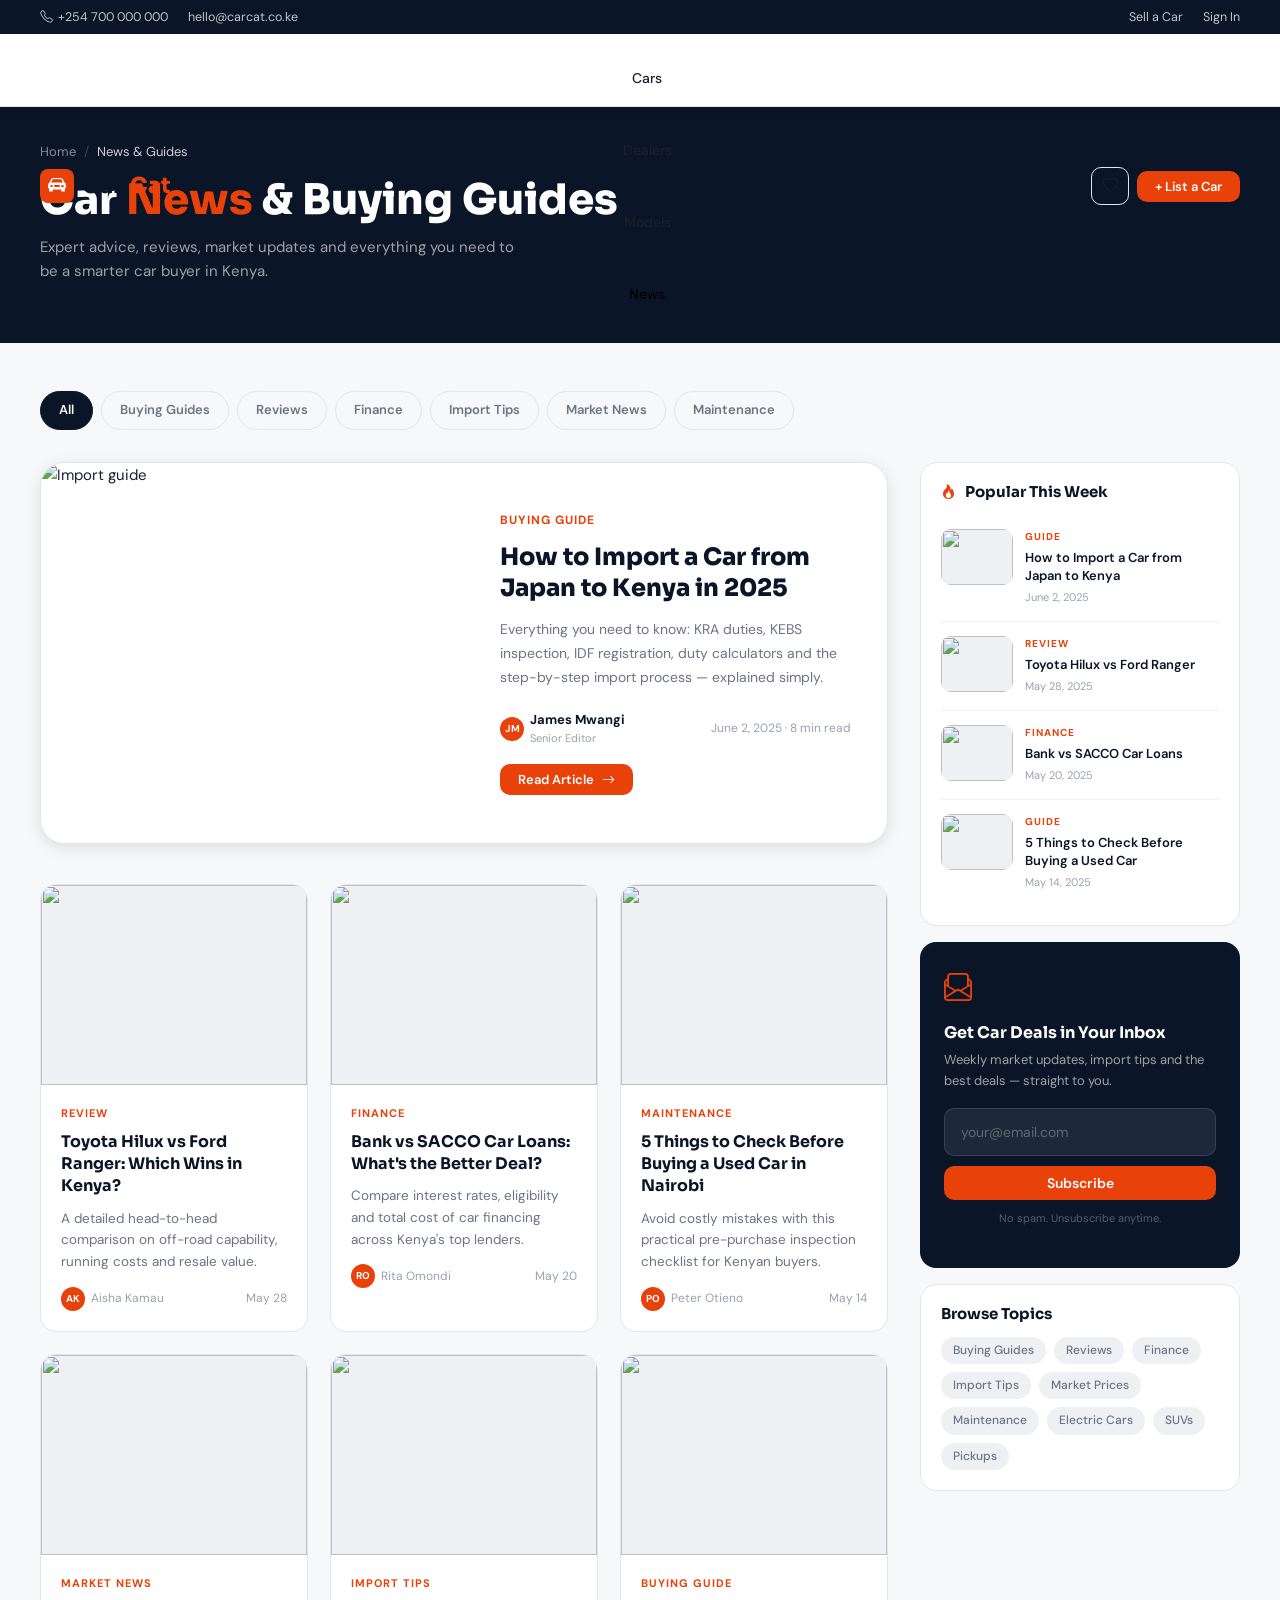
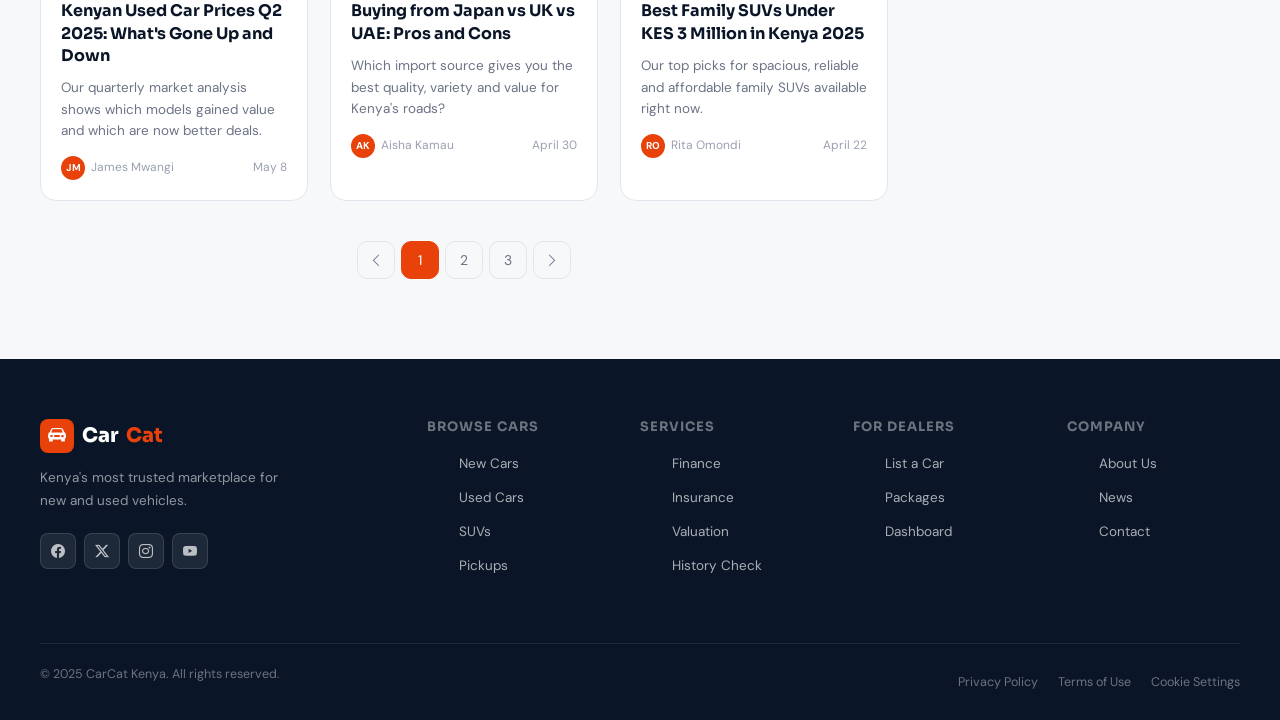
==== pages/articles.html @ f8829799 "initial commit" ====
<!DOCTYPE html>
<html lang="en">
<head>
  <meta charset="UTF-8" />
  <meta name="viewport" content="width=device-width, initial-scale=1.0" />
  <title>News &amp; Guides — CarCat</title>
  <link rel="stylesheet" href="https://cdn.jsdelivr.net/npm/bootstrap@5.3.3/dist/css/bootstrap.min.css" />
  <link rel="stylesheet" href="https://cdn.jsdelivr.net/npm/bootstrap-icons@1.11.3/font/bootstrap-icons.min.css" />
  <link rel="stylesheet" href="../css/style.css" />
  <style>
    .article-hero-card {
      display: grid; grid-template-columns: 1fr 1fr; border-radius: var(--radius-xl);
      overflow: hidden; border: 1.5px solid var(--border); margin-bottom: 40px;
      background: var(--white); box-shadow: var(--shadow-md); cursor: pointer;
      transition: all var(--transition);
    }
    .article-hero-card:hover { box-shadow: var(--shadow-xl); transform: translateY(-3px); }
    .article-hero-img { height: 380px; overflow: hidden; }
    .article-hero-img img { width: 100%; height: 100%; object-fit: cover; transition: transform .4s ease; }
    .article-hero-card:hover .article-hero-img img { transform: scale(1.04); }
    .article-hero-body { padding: 40px 36px; display: flex; flex-direction: column; justify-content: center; }
    .article-hero-body .article-tag { margin-bottom: 12px; font-size: 12px; }
    .article-hero-body .article-title { font-family: var(--font-display); font-size: 24px; font-weight: 800; line-height: 1.3; color: var(--secondary); margin-bottom: 14px; }
    .article-hero-body .article-excerpt { font-size: 14px; color: var(--text-muted); line-height: 1.7; margin-bottom: 20px; }
    .sidebar-article { display: flex; gap: 12px; padding: 14px 0; border-bottom: 1px solid var(--border-light); cursor: pointer; transition: all var(--transition); }
    .sidebar-article:last-child { border-bottom: none; }
    .sidebar-article:hover .sa-title { color: var(--primary); }
    .sa-img { width: 72px; height: 56px; border-radius: var(--radius); overflow: hidden; flex-shrink: 0; background: var(--surface-2); }
    .sa-img img { width: 100%; height: 100%; object-fit: cover; }
    .sa-tag { font-size: 10px; font-weight: 700; letter-spacing: 1px; text-transform: uppercase; color: var(--primary); margin-bottom: 4px; }
    .sa-title { font-size: 13px; font-weight: 600; color: var(--secondary); line-height: 1.4; }
    .sa-date { font-size: 11px; color: var(--text-light); margin-top: 4px; }
    .category-pill { font-size: 13px; font-weight: 600; padding: 8px 18px; border-radius: 30px; border: 1.5px solid var(--border); background: transparent; color: var(--text-muted); cursor: pointer; transition: all var(--transition); font-family: var(--font-body); }
    .category-pill.active { background: var(--secondary); color: white; border-color: var(--secondary); }
    .category-pill:hover:not(.active) { border-color: var(--secondary); color: var(--secondary); }
    @media (max-width: 768px) {
      .article-hero-card { grid-template-columns: 1fr; }
      .article-hero-img { height: 220px; }
      .article-hero-body { padding: 24px; }
    }
  </style>
</head>
<body>

<!-- NAVBAR -->
<div class="navbar-wrap">
  <div class="top-bar">
    <div class="container">
      <div class="top-bar-links">
        <a href="#"><i class="bi bi-telephone"></i> +254 700 000 000</a>
        <a href="#">hello@carcat.co.ke</a>
      </div>
      <div class="top-bar-links">
        <a href="sell.html">Sell a Car</a>
        <a href="#">Sign In</a>
      </div>
    </div>
  </div>
  <nav class="navbar">
    <div class="container">
      <div class="navbar-logo">
        <a href="../index.html">
          <div class="logo-icon"><i class="bi bi-car-front-fill"></i></div>
          Car<span>Cat</span>
        </a>
      </div>
      <ul class="navbar-nav">
        <li class="nav-item"><a href="listing.html" class="nav-link">Cars</a></li>
        <li class="nav-item"><a href="dealers.html" class="nav-link">Dealers</a></li>
        <li class="nav-item"><a href="models.html" class="nav-link">Models</a></li>
        <li class="nav-item"><a href="articles.html" class="nav-link active">News</a></li>
      </ul>
      <div class="navbar-actions">
        <button class="nav-icon-btn"><i class="bi bi-heart"></i></button>
        <a href="sell.html" class="btn btn-primary btn-sm">+ List a Car</a>
        <button class="navbar-toggle" id="navToggle"><i class="bi bi-list"></i></button>
      </div>
    </div>
  </nav>
</div>
<div class="mobile-nav" id="mobileNav">
  <a href="../index.html" class="mobile-nav-link">Home <i class="bi bi-chevron-right"></i></a>
  <a href="listing.html" class="mobile-nav-link">Browse Cars <i class="bi bi-chevron-right"></i></a>
  <a href="articles.html" class="mobile-nav-link">News &amp; Guides <i class="bi bi-chevron-right"></i></a>
</div>

<!-- PAGE HERO -->
<div style="background:var(--secondary);padding:calc(var(--nav-h) + 34px + 36px) 0 44px;">
  <div class="container">
    <div class="listing-breadcrumb" style="margin-bottom:12px;">
      <a href="../index.html" style="color:rgba(255,255,255,.5);">Home</a>
      <span class="sep" style="color:rgba(255,255,255,.2);">/</span>
      <span style="color:rgba(255,255,255,.8);">News &amp; Guides</span>
    </div>
    <h1 style="font-family:var(--font-display);font-size:clamp(28px,5vw,42px);font-weight:800;color:white;margin-bottom:10px;">Car <span style="color:var(--primary);">News</span> &amp; Buying Guides</h1>
    <p style="font-size:15px;color:rgba(255,255,255,.6);max-width:480px;">Expert advice, reviews, market updates and everything you need to be a smarter car buyer in Kenya.</p>
  </div>
</div>

<!-- MAIN -->
<div style="padding:48px 0 80px;background:var(--surface);">
  <div class="container">

    <!-- Category pills -->
    <div style="display:flex;gap:8px;flex-wrap:wrap;margin-bottom:32px;">
      <button class="category-pill active">All</button>
      <button class="category-pill">Buying Guides</button>
      <button class="category-pill">Reviews</button>
      <button class="category-pill">Finance</button>
      <button class="category-pill">Import Tips</button>
      <button class="category-pill">Market News</button>
      <button class="category-pill">Maintenance</button>
    </div>

    <div style="display:grid;grid-template-columns:1fr 320px;gap:32px;align-items:start;">

      <!-- ARTICLES -->
      <div>
        <!-- Featured article -->
        <div class="article-hero-card">
          <div class="article-hero-img">
            <img src="https://images.unsplash.com/photo-1507003211169-0a1dd7228f2d?w=800&q=80" alt="Import guide" loading="lazy" />
          </div>
          <div class="article-hero-body">
            <span class="article-tag">Buying Guide</span>
            <h2 class="article-title">How to Import a Car from Japan to Kenya in 2025</h2>
            <p class="article-excerpt">Everything you need to know: KRA duties, KEBS inspection, IDF registration, duty calculators and the step-by-step import process — explained simply.</p>
            <div class="article-meta">
              <div class="article-author"><div class="author-ava">JM</div><div><strong style="color:var(--secondary);font-size:13px;">James Mwangi</strong><div style="font-size:11px;color:var(--text-light);">Senior Editor</div></div></div>
              <span>June 2, 2025 · 8 min read</span>
            </div>
            <a href="#" class="btn btn-primary btn-sm" style="margin-top:16px;align-self:flex-start;">Read Article <i class="bi bi-arrow-right"></i></a>
          </div>
        </div>

        <!-- Grid articles -->
        <div class="articles-grid" style="margin-bottom:28px;">
          <div class="article-card">
            <div class="article-img"><img src="https://images.unsplash.com/photo-1485291571150-772bcfc10da5?w=600&q=80" alt="" loading="lazy"/></div>
            <div class="article-body">
              <span class="article-tag">Review</span>
              <h3 class="article-title">Toyota Hilux vs Ford Ranger: Which Wins in Kenya?</h3>
              <p class="article-excerpt">A detailed head-to-head comparison on off-road capability, running costs and resale value.</p>
              <div class="article-meta"><div class="article-author"><div class="author-ava">AK</div><span>Aisha Kamau</span></div><span>May 28</span></div>
            </div>
          </div>
          <div class="article-card">
            <div class="article-img"><img src="https://images.unsplash.com/photo-1591293836027-e05b48473b67?w=600&q=80" alt="" loading="lazy"/></div>
            <div class="article-body">
              <span class="article-tag">Finance</span>
              <h3 class="article-title">Bank vs SACCO Car Loans: What's the Better Deal?</h3>
              <p class="article-excerpt">Compare interest rates, eligibility and total cost of car financing across Kenya's top lenders.</p>
              <div class="article-meta"><div class="article-author"><div class="author-ava">RO</div><span>Rita Omondi</span></div><span>May 20</span></div>
            </div>
          </div>
          <div class="article-card">
            <div class="article-img"><img src="https://images.unsplash.com/photo-1558618666-fcd25c85cd64?w=600&q=80" alt="" loading="lazy"/></div>
            <div class="article-body">
              <span class="article-tag">Maintenance</span>
              <h3 class="article-title">5 Things to Check Before Buying a Used Car in Nairobi</h3>
              <p class="article-excerpt">Avoid costly mistakes with this practical pre-purchase inspection checklist for Kenyan buyers.</p>
              <div class="article-meta"><div class="article-author"><div class="author-ava">PO</div><span>Peter Otieno</span></div><span>May 14</span></div>
            </div>
          </div>
          <div class="article-card">
            <div class="article-img"><img src="https://images.unsplash.com/photo-1580273916550-e323be2ae537?w=600&q=80" alt="" loading="lazy"/></div>
            <div class="article-body">
              <span class="article-tag">Market News</span>
              <h3 class="article-title">Kenyan Used Car Prices Q2 2025: What's Gone Up and Down</h3>
              <p class="article-excerpt">Our quarterly market analysis shows which models gained value and which are now better deals.</p>
              <div class="article-meta"><div class="article-author"><div class="author-ava">JM</div><span>James Mwangi</span></div><span>May 8</span></div>
            </div>
          </div>
          <div class="article-card">
            <div class="article-img"><img src="https://images.unsplash.com/photo-1503376780353-7e6692767b70?w=600&q=80" alt="" loading="lazy"/></div>
            <div class="article-body">
              <span class="article-tag">Import Tips</span>
              <h3 class="article-title">Buying from Japan vs UK vs UAE: Pros and Cons</h3>
              <p class="article-excerpt">Which import source gives you the best quality, variety and value for Kenya's roads?</p>
              <div class="article-meta"><div class="article-author"><div class="author-ava">AK</div><span>Aisha Kamau</span></div><span>April 30</span></div>
            </div>
          </div>
          <div class="article-card">
            <div class="article-img"><img src="https://images.unsplash.com/photo-1609521263047-f8f205293f24?w=600&q=80" alt="" loading="lazy"/></div>
            <div class="article-body">
              <span class="article-tag">Buying Guide</span>
              <h3 class="article-title">Best Family SUVs Under KES 3 Million in Kenya 2025</h3>
              <p class="article-excerpt">Our top picks for spacious, reliable and affordable family SUVs available right now.</p>
              <div class="article-meta"><div class="article-author"><div class="author-ava">RO</div><span>Rita Omondi</span></div><span>April 22</span></div>
            </div>
          </div>
        </div>

        <div class="pagination">
          <button class="page-btn"><i class="bi bi-chevron-left"></i></button>
          <button class="page-btn active">1</button>
          <button class="page-btn">2</button>
          <button class="page-btn">3</button>
          <button class="page-btn"><i class="bi bi-chevron-right"></i></button>
        </div>
      </div>

      <!-- SIDEBAR -->
      <div style="position:sticky;top:calc(var(--nav-h) + 34px + 20px);">

        <!-- Popular this week -->
        <div style="background:var(--white);border:1.5px solid var(--border);border-radius:var(--radius-lg);padding:20px;margin-bottom:16px;">
          <h4 style="font-family:var(--font-display);font-size:15px;font-weight:700;color:var(--secondary);margin-bottom:14px;"><i class="bi bi-fire" style="color:var(--primary);margin-right:6px;"></i> Popular This Week</h4>
          <div class="sidebar-article">
            <div class="sa-img"><img src="https://images.unsplash.com/photo-1507003211169-0a1dd7228f2d?w=150&q=60" alt="" loading="lazy"/></div>
            <div><div class="sa-tag">Guide</div><div class="sa-title">How to Import a Car from Japan to Kenya</div><div class="sa-date">June 2, 2025</div></div>
          </div>
          <div class="sidebar-article">
            <div class="sa-img"><img src="https://images.unsplash.com/photo-1485291571150-772bcfc10da5?w=150&q=60" alt="" loading="lazy"/></div>
            <div><div class="sa-tag">Review</div><div class="sa-title">Toyota Hilux vs Ford Ranger</div><div class="sa-date">May 28, 2025</div></div>
          </div>
          <div class="sidebar-article">
            <div class="sa-img"><img src="https://images.unsplash.com/photo-1591293836027-e05b48473b67?w=150&q=60" alt="" loading="lazy"/></div>
            <div><div class="sa-tag">Finance</div><div class="sa-title">Bank vs SACCO Car Loans</div><div class="sa-date">May 20, 2025</div></div>
          </div>
          <div class="sidebar-article">
            <div class="sa-img"><img src="https://images.unsplash.com/photo-1558618666-fcd25c85cd64?w=150&q=60" alt="" loading="lazy"/></div>
            <div><div class="sa-tag">Guide</div><div class="sa-title">5 Things to Check Before Buying a Used Car</div><div class="sa-date">May 14, 2025</div></div>
          </div>
        </div>

        <!-- Newsletter -->
        <div style="background:var(--secondary);border-radius:var(--radius-lg);padding:24px;">
          <i class="bi bi-envelope-paper" style="font-size:28px;color:var(--primary);display:block;margin-bottom:12px;"></i>
          <h4 style="font-family:var(--font-display);font-size:16px;font-weight:700;color:white;margin-bottom:8px;">Get Car Deals in Your Inbox</h4>
          <p style="font-size:13px;color:rgba(255,255,255,.6);margin-bottom:16px;">Weekly market updates, import tips and the best deals — straight to you.</p>
          <input type="email" placeholder="your@email.com" class="rfp-field" style="width:100%;display:block;margin-bottom:10px;" />
          <button class="btn btn-primary w-100" style="justify-content:center;border:none;">Subscribe</button>
          <p style="font-size:11px;color:rgba(255,255,255,.3);margin-top:10px;text-align:center;">No spam. Unsubscribe anytime.</p>
        </div>

        <!-- Topics -->
        <div style="background:var(--white);border:1.5px solid var(--border);border-radius:var(--radius-lg);padding:20px;margin-top:16px;">
          <h4 style="font-family:var(--font-display);font-size:15px;font-weight:700;color:var(--secondary);margin-bottom:14px;">Browse Topics</h4>
          <div style="display:flex;flex-wrap:wrap;gap:8px;">
            <span class="shortcut-tag">Buying Guides</span>
            <span class="shortcut-tag">Reviews</span>
            <span class="shortcut-tag">Finance</span>
            <span class="shortcut-tag">Import Tips</span>
            <span class="shortcut-tag">Market Prices</span>
            <span class="shortcut-tag">Maintenance</span>
            <span class="shortcut-tag">Electric Cars</span>
            <span class="shortcut-tag">SUVs</span>
            <span class="shortcut-tag">Pickups</span>
          </div>
        </div>

      </div>
    </div>
  </div>
</div>

<!-- FOOTER -->
<footer class="site-footer">
  <div class="container">
    <div class="footer-grid">
      <div class="footer-brand">
        <a href="../index.html" style="font-family:var(--font-display);font-size:20px;font-weight:800;color:white;display:flex;align-items:center;gap:8px;"><div class="logo-icon"><i class="bi bi-car-front-fill"></i></div>Car<span style="color:var(--primary)">Cat</span></a>
        <p>Kenya's most trusted marketplace for new and used vehicles.</p>
        <div class="footer-socials"><a class="social-btn" href="#"><i class="bi bi-facebook"></i></a><a class="social-btn" href="#"><i class="bi bi-twitter-x"></i></a><a class="social-btn" href="#"><i class="bi bi-instagram"></i></a><a class="social-btn" href="#"><i class="bi bi-youtube"></i></a></div>
      </div>
      <div class="footer-col"><h5>Browse Cars</h5><ul><li><a href="listing.html">New Cars</a></li><li><a href="listing.html">Used Cars</a></li><li><a href="listing.html">SUVs</a></li><li><a href="listing.html">Pickups</a></li></ul></div>
      <div class="footer-col"><h5>Services</h5><ul><li><a href="#">Finance</a></li><li><a href="#">Insurance</a></li><li><a href="#">Valuation</a></li><li><a href="#">History Check</a></li></ul></div>
      <div class="footer-col"><h5>For Dealers</h5><ul><li><a href="sell.html">List a Car</a></li><li><a href="#">Packages</a></li><li><a href="#">Dashboard</a></li></ul></div>
      <div class="footer-col"><h5>Company</h5><ul><li><a href="#">About Us</a></li><li><a href="articles.html">News</a></li><li><a href="#">Contact</a></li></ul></div>
    </div>
    <div class="footer-bottom">
      <p>© 2025 CarCat Kenya. All rights reserved.</p>
      <div class="footer-bottom-links"><a href="#">Privacy Policy</a><a href="#">Terms of Use</a><a href="#">Cookie Settings</a></div>
    </div>
  </div>
</footer>

<script src="https://cdn.jsdelivr.net/npm/bootstrap@5.3.3/dist/js/bootstrap.bundle.min.js"></script>
<script src="../js/main.js"></script>
<script>
document.querySelectorAll('.category-pill').forEach(p => {
  p.addEventListener('click', () => {
    document.querySelectorAll('.category-pill').forEach(x => x.classList.remove('active'));
    p.classList.add('active');
  });
});
</script>
</body>
</html>
---- css/style.css ----
/* ============================================
   CARCAT — Main Stylesheet
   ============================================ */

@import url('https://fonts.googleapis.com/css2?family=Sora:wght@300;400;500;600;700;800&family=DM+Sans:ital,opsz,wght@0,9..40,300;0,9..40,400;0,9..40,500;0,9..40,600;1,9..40,400&display=swap');

:root {
  --primary: #e8410a;
  --primary-dark: #c23408;
  --primary-light: #ff6b3d;
  --secondary: #0a1628;
  --secondary-mid: #142240;
  --accent: #f5a623;
  --surface: #f7f8fa;
  --surface-2: #eef0f4;
  --white: #ffffff;
  --text: #1a1f2e;
  --text-muted: #6b7385;
  --text-light: #9aa0b0;
  --border: #e2e5ed;
  --border-light: #f0f2f6;
  --shadow-sm: 0 1px 3px rgba(0,0,0,.08), 0 1px 2px rgba(0,0,0,.04);
  --shadow-md: 0 4px 16px rgba(0,0,0,.10);
  --shadow-lg: 0 8px 32px rgba(0,0,0,.12);
  --shadow-xl: 0 20px 60px rgba(0,0,0,.15);
  --radius: 10px;
  --radius-lg: 16px;
  --radius-xl: 24px;
  --font-display: 'Sora', sans-serif;
  --font-body: 'DM Sans', sans-serif;
  --nav-h: 72px;
  --transition: .22s cubic-bezier(.4,0,.2,1);
}

*, *::before, *::after { box-sizing: border-box; margin: 0; padding: 0; }

html { scroll-behavior: smooth; }

body {
  font-family: var(--font-body);
  font-size: 15px;
  color: var(--text);
  background: var(--white);
  line-height: 1.6;
  -webkit-font-smoothing: antialiased;
}

a { text-decoration: none; color: inherit; transition: color var(--transition); }
img { max-width: 100%; display: block; }
ul { list-style: none; }

.container { max-width: 1240px; margin: 0 auto; padding: 0 20px; }
.section-gap { padding: 80px 0; }
.section-gap-sm { padding: 56px 0; }

/* ---- Badges ---- */
.badge-new { background: #10b981; color: #fff; font-size: 11px; font-weight: 600; padding: 2px 8px; border-radius: 20px; letter-spacing: .4px; }
.badge-used { background: var(--accent); color: #fff; font-size: 11px; font-weight: 600; padding: 2px 8px; border-radius: 20px; }
.badge-featured { background: var(--primary); color: #fff; font-size: 11px; font-weight: 600; padding: 2px 8px; border-radius: 20px; }

/* ---- Buttons ---- */
.btn { display: inline-flex; align-items: center; gap: 8px; font-family: var(--font-body); font-weight: 600; font-size: 14px; border-radius: var(--radius); cursor: pointer; transition: all var(--transition); border: 2px solid transparent; padding: 10px 22px; line-height: 1; }
.btn-primary { background: var(--primary); color: var(--white); border-color: var(--primary); }
.btn-primary:hover { background: var(--primary-dark); border-color: var(--primary-dark); transform: translateY(-1px); box-shadow: 0 6px 20px rgba(232,65,10,.35); }
.btn-outline { background: transparent; color: var(--primary); border-color: var(--primary); }
.btn-outline:hover { background: var(--primary); color: var(--white); }
.btn-white { background: var(--white); color: var(--secondary); border-color: var(--white); }
.btn-white:hover { background: var(--surface); }
.btn-ghost { background: transparent; color: var(--text); border-color: var(--border); }
.btn-ghost:hover { border-color: var(--primary); color: var(--primary); }
.btn-lg { padding: 14px 30px; font-size: 15px; }
.btn-sm { padding: 7px 16px; font-size: 13px; }

/* ---- Section Headings ---- */
.section-label {
  font-family: var(--font-display);
  font-size: 11px;
  font-weight: 700;
  letter-spacing: 2px;
  text-transform: uppercase;
  color: var(--primary);
  display: block;
  margin-bottom: 10px;
}
.section-title {
  font-family: var(--font-display);
  font-size: clamp(26px, 4vw, 36px);
  font-weight: 800;
  color: var(--secondary);
  line-height: 1.15;
  margin-bottom: 14px;
}
.section-title span { color: var(--primary); }
.section-subtitle { font-size: 15px; color: var(--text-muted); max-width: 520px; }

/* ============================================
   NAVBAR
   ============================================ */
.navbar-wrap {
  position: fixed;
  top: 0; left: 0; right: 0;
  z-index: 1000;
  background: var(--white);
  border-bottom: 1px solid var(--border);
  box-shadow: 0 2px 8px rgba(0,0,0,.06);
}

.top-bar {
  background: var(--secondary);
  color: rgba(255,255,255,.75);
  font-size: 12.5px;
  padding: 7px 0;
}
.top-bar .container { display: flex; align-items: center; justify-content: space-between; gap: 16px; }
.top-bar a { color: rgba(255,255,255,.75); }
.top-bar a:hover { color: var(--white); }
.top-bar-links { display: flex; gap: 20px; }
.top-bar-links a { display: flex; align-items: center; gap: 5px; }

.navbar { height: var(--nav-h); }
.navbar .container { display: flex; align-items: center; gap: 0; height: 100%; }

.navbar-logo { flex-shrink: 0; margin-right: 32px; }
.navbar-logo a { font-family: var(--font-display); font-size: 22px; font-weight: 800; color: var(--secondary); display: flex; align-items: center; gap: 8px; }
.navbar-logo a span { color: var(--primary); }
.logo-icon { width: 34px; height: 34px; background: var(--primary); border-radius: 8px; display: flex; align-items: center; justify-content: center; color: white; font-size: 18px; }

.navbar-nav { display: flex; align-items: center; gap: 0; flex: 1; }
.nav-item { position: relative; }
.nav-link {
  display: flex; align-items: center; gap: 5px;
  font-weight: 500; font-size: 14px; color: var(--text);
  padding: 0 14px; height: var(--nav-h);
  transition: color var(--transition);
  white-space: nowrap;
}
.nav-link:hover, .nav-link.active { color: var(--primary); }
.nav-link i { font-size: 10px; transition: transform var(--transition); }
.nav-item:hover .nav-link i { transform: rotate(180deg); }

/* Mega / Dropdown */
.nav-dropdown {
  position: absolute;
  top: calc(100% + 1px); left: 0;
  background: var(--white);
  border: 1px solid var(--border);
  border-radius: 0 0 var(--radius-lg) var(--radius-lg);
  box-shadow: var(--shadow-xl);
  min-width: 220px;
  opacity: 0; pointer-events: none; transform: translateY(-8px);
  transition: all var(--transition);
  z-index: 200;
}
.nav-item:hover .nav-dropdown { opacity: 1; pointer-events: all; transform: translateY(0); }
.nav-dropdown a { display: flex; align-items: center; gap: 10px; padding: 11px 20px; font-size: 14px; color: var(--text); border-bottom: 1px solid var(--border-light); transition: background var(--transition); }
.nav-dropdown a:last-child { border-bottom: none; }
.nav-dropdown a:hover { background: var(--surface); color: var(--primary); }
.nav-dropdown a i { width: 18px; color: var(--primary); }

/* Mega dropdown */
.nav-mega {
  position: absolute;
  top: calc(100% + 1px); left: -100px;
  background: var(--white);
  border: 1px solid var(--border);
  border-radius: 0 0 var(--radius-lg) var(--radius-lg);
  box-shadow: var(--shadow-xl);
  width: 640px;
  opacity: 0; pointer-events: none; transform: translateY(-8px);
  transition: all var(--transition);
  z-index: 200;
  padding: 24px;
  display: grid; grid-template-columns: repeat(3, 1fr); gap: 8px;
}
.nav-item:hover .nav-mega { opacity: 1; pointer-events: all; transform: translateY(0); }
.mega-item { display: flex; align-items: center; gap: 10px; padding: 10px 14px; border-radius: var(--radius); font-size: 14px; color: var(--text); transition: background var(--transition); }
.mega-item:hover { background: var(--surface); color: var(--primary); }
.mega-item i { width: 20px; color: var(--primary); font-size: 16px; }

.navbar-actions { display: flex; align-items: center; gap: 8px; margin-left: auto; }
.nav-icon-btn { width: 38px; height: 38px; border-radius: var(--radius); border: 1px solid var(--border); background: transparent; display: flex; align-items: center; justify-content: center; cursor: pointer; color: var(--text); transition: all var(--transition); font-size: 15px; }
.nav-icon-btn:hover { border-color: var(--primary); color: var(--primary); background: rgba(232,65,10,.06); }

.navbar-toggle { display: none; background: none; border: none; cursor: pointer; padding: 6px; color: var(--text); font-size: 22px; }

/* ============================================
   HERO / SEARCH
   ============================================ */
.hero {
  margin-top: calc(var(--nav-h) + 34px); /* account for top-bar */
  position: relative;
  min-height: 560px;
  display: flex; align-items: center;
  overflow: hidden;
  background: linear-gradient(135deg, var(--secondary) 0%, #1e3a5f 60%, #0d2137 100%);
}

.hero-bg {
  position: absolute; inset: 0;
  background: url('https://images.unsplash.com/photo-1494976388531-d1058494cdd8?w=1600&q=80') center/cover no-repeat;
  opacity: .22;
}
.hero-overlay {
  position: absolute; inset: 0;
  background: linear-gradient(to right, rgba(10,22,40,.92) 40%, rgba(10,22,40,.5));
}
.hero-content { position: relative; z-index: 2; padding: 60px 0 70px; width: 100%; }
.hero-text { max-width: 560px; margin-bottom: 36px; }
.hero-eyebrow { font-size: 12px; font-weight: 600; letter-spacing: 2.5px; text-transform: uppercase; color: var(--primary); display: flex; align-items: center; gap: 8px; margin-bottom: 16px; }
.hero-eyebrow::after { content: ''; flex: 1; height: 1px; background: rgba(255,255,255,.15); max-width: 60px; }
.hero h1 { font-family: var(--font-display); font-size: clamp(36px, 5.5vw, 56px); font-weight: 800; color: var(--white); line-height: 1.08; margin-bottom: 18px; }
.hero h1 span { color: var(--primary); }
.hero p { font-size: 16px; color: rgba(255,255,255,.7); line-height: 1.7; }

/* Search card */
.search-card {
  background: var(--white);
  border-radius: var(--radius-xl);
  padding: 30px 30px 26px;
  box-shadow: var(--shadow-xl);
  max-width: 820px;
}
.search-tabs { display: flex; gap: 6px; margin-bottom: 22px; }
.search-tab {
  font-family: var(--font-body); font-size: 13.5px; font-weight: 600;
  padding: 8px 20px; border-radius: 30px; border: 2px solid var(--border);
  background: transparent; cursor: pointer; color: var(--text-muted);
  transition: all var(--transition);
}
.search-tab.active { background: var(--secondary); color: var(--white); border-color: var(--secondary); }
.search-tab:hover:not(.active) { border-color: var(--secondary); color: var(--secondary); }

.search-fields { display: grid; grid-template-columns: 1fr 1fr 1fr auto; gap: 10px; align-items: end; }
.field-group { display: flex; flex-direction: column; gap: 6px; }
.field-label { font-size: 11px; font-weight: 700; letter-spacing: 1px; text-transform: uppercase; color: var(--text-muted); }
.field-select, .field-input {
  width: 100%; height: 48px; padding: 0 14px;
  border: 1.5px solid var(--border); border-radius: var(--radius);
  font-family: var(--font-body); font-size: 14px; color: var(--text);
  background: var(--surface); outline: none;
  transition: border-color var(--transition);
  appearance: none;
}
.field-select { background-image: url("data:image/svg+xml,%3Csvg xmlns='http://www.w3.org/2000/svg' width='12' height='8' fill='none'%3E%3Cpath d='M1 1l5 5 5-5' stroke='%236b7385' stroke-width='1.5' stroke-linecap='round'/%3E%3C/svg%3E"); background-repeat: no-repeat; background-position: right 14px center; padding-right: 36px; }
.field-select:focus, .field-input:focus { border-color: var(--primary); background: var(--white); }

.search-btn { height: 48px; padding: 0 28px; font-size: 15px; border-radius: var(--radius); white-space: nowrap; border: none; background: var(--primary); color: var(--white); font-family: var(--font-body); font-weight: 700; cursor: pointer; display: flex; align-items: center; gap: 8px; transition: all var(--transition); }
.search-btn:hover { background: var(--primary-dark); transform: translateY(-1px); box-shadow: 0 6px 20px rgba(232,65,10,.4); }

.search-shortcuts { display: flex; align-items: center; gap: 8px; margin-top: 16px; flex-wrap: wrap; }
.search-shortcut-label { font-size: 12px; color: var(--text-muted); font-weight: 500; }
.shortcut-tag { font-size: 12px; font-weight: 500; padding: 4px 12px; border-radius: 20px; background: var(--surface-2); color: var(--text-muted); cursor: pointer; transition: all var(--transition); }
.shortcut-tag:hover { background: var(--primary); color: white; }

.hero-stats { display: flex; gap: 40px; margin-top: 32px; }
.hero-stat { }
.hero-stat .num { font-family: var(--font-display); font-size: 28px; font-weight: 800; color: var(--white); line-height: 1; }
.hero-stat .lbl { font-size: 12px; color: rgba(255,255,255,.55); margin-top: 4px; }

/* ============================================
   FEATURED LISTINGS
   ============================================ */
.listings-section { background: var(--white); }
.listings-header { display: flex; align-items: flex-end; justify-content: space-between; margin-bottom: 28px; gap: 20px; }

.listings-filter-tabs { display: flex; gap: 6px; margin-bottom: 24px; flex-wrap: wrap; }
.filter-tab {
  font-size: 13px; font-weight: 600; padding: 7px 18px; border-radius: 30px;
  border: 1.5px solid var(--border); background: transparent; cursor: pointer;
  color: var(--text-muted); font-family: var(--font-body); transition: all var(--transition);
}
.filter-tab.active { background: var(--secondary); color: var(--white); border-color: var(--secondary); }
.filter-tab:hover:not(.active) { border-color: var(--secondary); color: var(--secondary); }

/* Vehicle card grid — more compact, more per row */
.vehicles-grid { display: grid; grid-template-columns: repeat(4, 1fr); gap: 18px; }

.vehicle-card {
  background: var(--white);
  border: 1.5px solid var(--border);
  border-radius: var(--radius-lg);
  overflow: hidden;
  transition: all var(--transition);
  cursor: pointer;
  position: relative;
}
.vehicle-card:hover { border-color: var(--primary); box-shadow: var(--shadow-lg); transform: translateY(-3px); }

.vehicle-img-wrap { position: relative; height: 180px; overflow: hidden; background: var(--surface-2); }
.vehicle-img-wrap img { width: 100%; height: 100%; object-fit: cover; transition: transform .4s ease; }
.vehicle-card:hover .vehicle-img-wrap img { transform: scale(1.05); }
.vehicle-img-placeholder { width: 100%; height: 100%; display: flex; align-items: center; justify-content: center; background: linear-gradient(135deg, var(--surface) 0%, var(--surface-2) 100%); color: var(--text-light); font-size: 40px; }

.vehicle-badges { position: absolute; top: 10px; left: 10px; display: flex; gap: 5px; flex-wrap: wrap; }
.vehicle-fav { position: absolute; top: 10px; right: 10px; width: 32px; height: 32px; border-radius: 50%; background: rgba(255,255,255,.9); backdrop-filter: blur(8px); border: none; cursor: pointer; display: flex; align-items: center; justify-content: center; color: var(--text-muted); font-size: 14px; transition: all var(--transition); }
.vehicle-fav:hover { color: #e74c3c; background: var(--white); }
.vehicle-fav.active { color: #e74c3c; }

.vehicle-body { padding: 14px 16px 16px; }
.vehicle-make { font-size: 11px; font-weight: 700; text-transform: uppercase; letter-spacing: 1px; color: var(--primary); margin-bottom: 3px; }
.vehicle-name { font-family: var(--font-display); font-size: 15px; font-weight: 700; color: var(--secondary); margin-bottom: 10px; line-height: 1.3; white-space: nowrap; overflow: hidden; text-overflow: ellipsis; }
.vehicle-price { font-family: var(--font-display); font-size: 18px; font-weight: 800; color: var(--secondary); margin-bottom: 10px; }
.vehicle-price small { font-size: 12px; font-weight: 400; color: var(--text-muted); }

.vehicle-specs { display: flex; flex-wrap: wrap; gap: 6px; margin-bottom: 12px; }
.spec-tag { display: flex; align-items: center; gap: 4px; font-size: 11.5px; color: var(--text-muted); background: var(--surface); padding: 3px 9px; border-radius: 20px; }
.spec-tag i { font-size: 10px; color: var(--text-light); }

.vehicle-footer { display: flex; align-items: center; justify-content: space-between; padding-top: 10px; border-top: 1px solid var(--border-light); }
.vehicle-dealer { font-size: 12px; color: var(--text-muted); display: flex; align-items: center; gap: 5px; }
.vehicle-dealer i { color: var(--primary); }
.vehicle-action { font-size: 12px; font-weight: 600; color: var(--primary); display: flex; align-items: center; gap: 4px; }

/* ============================================
   FEATURED DEALERS
   ============================================ */
.dealers-section { background: var(--surface); }
.dealers-grid { display: grid; grid-template-columns: repeat(4, 1fr); gap: 18px; }

.dealer-card {
  background: var(--white);
  border: 1.5px solid var(--border);
  border-radius: var(--radius-lg);
  padding: 24px 20px;
  text-align: center;
  transition: all var(--transition);
  cursor: pointer;
}
.dealer-card:hover { border-color: var(--primary); box-shadow: var(--shadow-md); transform: translateY(-3px); }

.dealer-avatar { width: 70px; height: 70px; border-radius: 50%; object-fit: cover; margin: 0 auto 14px; border: 3px solid var(--border); }
.dealer-avatar-placeholder { width: 70px; height: 70px; border-radius: 50%; background: linear-gradient(135deg, var(--primary) 0%, var(--primary-dark) 100%); margin: 0 auto 14px; display: flex; align-items: center; justify-content: center; color: white; font-size: 24px; font-weight: 700; font-family: var(--font-display); }

.dealer-name { font-family: var(--font-display); font-size: 15px; font-weight: 700; color: var(--secondary); margin-bottom: 4px; }
.dealer-location { font-size: 12px; color: var(--text-muted); display: flex; align-items: center; justify-content: center; gap: 4px; margin-bottom: 10px; }
.dealer-stats { display: flex; justify-content: center; gap: 14px; margin-bottom: 14px; }
.dealer-stat { font-size: 12px; color: var(--text-muted); text-align: center; }
.dealer-stat strong { display: block; font-family: var(--font-display); font-size: 16px; color: var(--secondary); font-weight: 700; }
.dealer-badge { display: inline-flex; align-items: center; gap: 4px; font-size: 11px; background: #e8f5e9; color: #2e7d32; padding: 3px 10px; border-radius: 20px; font-weight: 600; }

/* ============================================
   BROWSE BY MODEL
   ============================================ */
.models-section { background: var(--white); }
.models-grid { display: grid; grid-template-columns: repeat(6, 1fr); gap: 14px; }

.model-card {
  background: var(--surface);
  border: 1.5px solid var(--border);
  border-radius: var(--radius-lg);
  padding: 20px 14px 16px;
  text-align: center;
  cursor: pointer;
  transition: all var(--transition);
}
.model-card:hover { border-color: var(--primary); background: rgba(232,65,10,.04); transform: translateY(-2px); box-shadow: var(--shadow-sm); }
.model-img { height: 70px; object-fit: contain; margin: 0 auto 10px; filter: drop-shadow(0 4px 8px rgba(0,0,0,.12)); }
.model-img-placeholder { height: 70px; display: flex; align-items: center; justify-content: center; font-size: 36px; margin-bottom: 10px; }
.model-name { font-family: var(--font-display); font-size: 13px; font-weight: 700; color: var(--secondary); margin-bottom: 3px; }
.model-count { font-size: 11px; color: var(--text-muted); }

/* ============================================
   REQUEST / SAVE TIME BANNER
   ============================================ */
.request-section { background: var(--secondary); overflow: hidden; position: relative; }
.request-section::before { content: ''; position: absolute; top: -80px; right: -80px; width: 400px; height: 400px; border-radius: 50%; background: rgba(232,65,10,.08); pointer-events: none; }
.request-section::after { content: ''; position: absolute; bottom: -60px; left: 10%; width: 250px; height: 250px; border-radius: 50%; background: rgba(255,255,255,.03); pointer-events: none; }
.request-inner { display: grid; grid-template-columns: 1fr 1fr; gap: 60px; align-items: center; position: relative; z-index: 2; }
.request-text .section-label { color: rgba(255,255,255,.5); }
.request-text .section-title { color: var(--white); }
.request-text .section-subtitle { color: rgba(255,255,255,.65); max-width: 440px; }
.request-steps { display: flex; flex-direction: column; gap: 18px; margin: 28px 0; }
.request-step { display: flex; align-items: flex-start; gap: 14px; }
.step-num { width: 36px; height: 36px; border-radius: 50%; background: var(--primary); color: white; display: flex; align-items: center; justify-content: center; font-weight: 700; font-size: 14px; flex-shrink: 0; }
.step-content { }
.step-content h4 { font-size: 14px; font-weight: 600; color: var(--white); margin-bottom: 3px; }
.step-content p { font-size: 13px; color: rgba(255,255,255,.55); }
.request-visual { background: rgba(255,255,255,.05); border-radius: var(--radius-xl); padding: 30px; border: 1px solid rgba(255,255,255,.08); }
.request-form-preview { }
.rfp-label { font-size: 12px; font-weight: 700; letter-spacing: 1px; text-transform: uppercase; color: rgba(255,255,255,.5); margin-bottom: 8px; display: block; }
.rfp-field { width: 100%; background: rgba(255,255,255,.08); border: 1.5px solid rgba(255,255,255,.12); border-radius: var(--radius); padding: 12px 16px; color: var(--white); font-family: var(--font-body); font-size: 14px; margin-bottom: 12px; outline: none; transition: border-color var(--transition); }
.rfp-field:focus { border-color: var(--primary); }
.rfp-field::placeholder { color: rgba(255,255,255,.3); }
.rfp-row { display: grid; grid-template-columns: 1fr 1fr; gap: 10px; }

/* ============================================
   SELL YOUR CAR
   ============================================ */
.sell-section {
  background: linear-gradient(135deg, #fff8f5 0%, #fff 60%);
  border-top: 1px solid var(--border-light);
  border-bottom: 1px solid var(--border-light);
  overflow: hidden;
  position: relative;
}
.sell-inner { display: grid; grid-template-columns: 1fr 1fr; gap: 60px; align-items: center; }
.sell-visual { order: -1; }
.sell-img { border-radius: var(--radius-xl); overflow: hidden; height: 380px; position: relative; }
.sell-img img { width: 100%; height: 100%; object-fit: cover; }
.sell-img-placeholder { width: 100%; height: 100%; background: linear-gradient(135deg, #f0e8e0 0%, #e8d5c4 100%); display: flex; align-items: center; justify-content: center; font-size: 80px; }
.sell-floater { position: absolute; bottom: 20px; left: 20px; background: var(--white); border-radius: var(--radius-lg); padding: 16px 20px; box-shadow: var(--shadow-lg); display: flex; align-items: center; gap: 14px; }
.sf-icon { width: 44px; height: 44px; border-radius: var(--radius); background: rgba(232,65,10,.1); display: flex; align-items: center; justify-content: center; color: var(--primary); font-size: 20px; }
.sf-text h5 { font-size: 14px; font-weight: 700; color: var(--secondary); }
.sf-text p { font-size: 12px; color: var(--text-muted); }
.sell-features { display: flex; flex-direction: column; gap: 14px; margin: 24px 0; }
.sell-feature { display: flex; align-items: center; gap: 12px; }
.sf-check { width: 24px; height: 24px; border-radius: 50%; background: rgba(232,65,10,.12); color: var(--primary); display: flex; align-items: center; justify-content: center; font-size: 11px; flex-shrink: 0; }
.sell-feature p { font-size: 14px; color: var(--text-muted); }

/* ============================================
   ARTICLES
   ============================================ */
.articles-section { background: var(--surface); }
.articles-grid { display: grid; grid-template-columns: 1fr 1fr 1fr; gap: 22px; }
.article-card { background: var(--white); border-radius: var(--radius-lg); overflow: hidden; border: 1.5px solid var(--border); transition: all var(--transition); }
.article-card:hover { box-shadow: var(--shadow-md); border-color: var(--primary); transform: translateY(-3px); }
.article-img { height: 200px; overflow: hidden; background: var(--surface-2); }
.article-img img { width: 100%; height: 100%; object-fit: cover; transition: transform .4s ease; }
.article-card:hover .article-img img { transform: scale(1.05); }
.article-img-placeholder { width: 100%; height: 100%; display: flex; align-items: center; justify-content: center; font-size: 48px; }
.article-body { padding: 20px; }
.article-tag { font-size: 11px; font-weight: 700; text-transform: uppercase; letter-spacing: 1px; color: var(--primary); margin-bottom: 8px; display: block; }
.article-title { font-family: var(--font-display); font-size: 16px; font-weight: 700; color: var(--secondary); line-height: 1.4; margin-bottom: 10px; }
.article-excerpt { font-size: 13.5px; color: var(--text-muted); line-height: 1.6; margin-bottom: 14px; }
.article-meta { display: flex; align-items: center; justify-content: space-between; font-size: 12px; color: var(--text-light); }
.article-author { display: flex; align-items: center; gap: 6px; }
.author-ava { width: 24px; height: 24px; border-radius: 50%; background: var(--primary); color: white; display: flex; align-items: center; justify-content: center; font-size: 10px; font-weight: 700; }

/* ============================================
   FOOTER
   ============================================ */
.site-footer { background: var(--secondary); color: rgba(255,255,255,.7); padding-top: 60px; }
.footer-grid { display: grid; grid-template-columns: 2fr 1fr 1fr 1fr 1fr; gap: 40px; padding-bottom: 50px; border-bottom: 1px solid rgba(255,255,255,.08); }
.footer-brand p { font-size: 13.5px; color: rgba(255,255,255,.55); line-height: 1.7; margin: 14px 0 20px; max-width: 260px; }
.footer-socials { display: flex; gap: 8px; }
.social-btn { width: 36px; height: 36px; border-radius: 8px; background: rgba(255,255,255,.08); border: 1px solid rgba(255,255,255,.12); color: rgba(255,255,255,.7); display: flex; align-items: center; justify-content: center; font-size: 14px; transition: all var(--transition); cursor: pointer; }
.social-btn:hover { background: var(--primary); border-color: var(--primary); color: white; }
.footer-col h5 { font-family: var(--font-display); font-size: 13px; font-weight: 700; text-transform: uppercase; letter-spacing: 1px; color: rgba(255,255,255,.4); margin-bottom: 16px; }
.footer-col ul li { margin-bottom: 10px; }
.footer-col ul li a { font-size: 13.5px; color: rgba(255,255,255,.65); transition: color var(--transition); }
.footer-col ul li a:hover { color: var(--primary); }
.footer-bottom { padding: 20px 0; display: flex; align-items: center; justify-content: space-between; gap: 20px; flex-wrap: wrap; }
.footer-bottom p { font-size: 12.5px; color: rgba(255,255,255,.4); }
.footer-bottom-links { display: flex; gap: 20px; }
.footer-bottom-links a { font-size: 12.5px; color: rgba(255,255,255,.4); transition: color var(--transition); }
.footer-bottom-links a:hover { color: rgba(255,255,255,.8); }
.footer-app { display: flex; gap: 8px; margin-top: 16px; }
.app-badge { display: flex; align-items: center; gap: 8px; background: rgba(255,255,255,.08); border: 1px solid rgba(255,255,255,.12); border-radius: var(--radius); padding: 8px 14px; cursor: pointer; transition: all var(--transition); }
.app-badge:hover { background: rgba(255,255,255,.14); }
.app-badge i { font-size: 20px; color: white; }
.app-badge-text { font-size: 11px; color: rgba(255,255,255,.5); line-height: 1.2; }
.app-badge-text strong { display: block; font-size: 13px; color: white; }

/* ============================================
   LISTING PAGE
   ============================================ */
.listing-page { padding-top: calc(var(--nav-h) + 34px); }
.listing-hero { background: var(--surface); padding: 28px 0; border-bottom: 1px solid var(--border); }
.listing-hero-inner { display: flex; align-items: center; justify-content: space-between; gap: 20px; }
.listing-breadcrumb { display: flex; align-items: center; gap: 8px; font-size: 13px; color: var(--text-muted); }
.listing-breadcrumb a { color: var(--text-muted); }
.listing-breadcrumb a:hover { color: var(--primary); }
.listing-breadcrumb .sep { color: var(--border); }

.listing-layout { display: grid; grid-template-columns: 320px 1fr; gap: 28px; padding: 28px 0 60px; }

/* Sidebar Filter */
.filter-sidebar { position: sticky; top: calc(var(--nav-h) + 34px + 20px); height: fit-content; }
.filter-card { background: var(--white); border: 1.5px solid var(--border); border-radius: var(--radius-lg); overflow: hidden; }
.filter-card-header { padding: 16px 20px; border-bottom: 1px solid var(--border); display: flex; align-items: center; justify-content: space-between; }
.filter-card-header h3 { font-family: var(--font-display); font-size: 15px; font-weight: 700; color: var(--secondary); }
.filter-clear { font-size: 12px; color: var(--primary); font-weight: 600; cursor: pointer; background: none; border: none; }
.filter-group { padding: 16px 20px; border-bottom: 1px solid var(--border-light); }
.filter-group-title { font-size: 12px; font-weight: 700; letter-spacing: 1px; text-transform: uppercase; color: var(--text-muted); margin-bottom: 12px; display: flex; align-items: center; justify-content: space-between; cursor: pointer; }
.filter-group-title i { font-size: 10px; transition: transform var(--transition); }
.filter-options { display: flex; flex-direction: column; gap: 8px; }
.filter-check { display: flex; align-items: center; gap: 8px; font-size: 13.5px; color: var(--text); cursor: pointer; }
.filter-check input[type=checkbox] { accent-color: var(--primary); width: 15px; height: 15px; cursor: pointer; }
.filter-check span { flex: 1; }
.filter-check .count { font-size: 11px; color: var(--text-light); }
.price-range { display: grid; grid-template-columns: 1fr 1fr; gap: 8px; }
.range-input { width: 100%; height: 40px; padding: 0 12px; border: 1.5px solid var(--border); border-radius: var(--radius); font-size: 13px; font-family: var(--font-body); outline: none; }
.range-input:focus { border-color: var(--primary); }

/* Results */
.listing-results { }
.results-bar { display: flex; align-items: center; justify-content: space-between; margin-bottom: 20px; gap: 16px; flex-wrap: wrap; }
.results-count { font-size: 14px; color: var(--text-muted); }
.results-count strong { color: var(--secondary); font-weight: 700; }
.results-controls { display: flex; align-items: center; gap: 10px; }
.sort-select { height: 38px; padding: 0 32px 0 12px; border: 1.5px solid var(--border); border-radius: var(--radius); font-size: 13px; font-family: var(--font-body); background: var(--white); outline: none; appearance: none; background-image: url("data:image/svg+xml,%3Csvg xmlns='http://www.w3.org/2000/svg' width='12' height='8' fill='none'%3E%3Cpath d='M1 1l5 5 5-5' stroke='%236b7385' stroke-width='1.5' stroke-linecap='round'/%3E%3C/svg%3E"); background-repeat: no-repeat; background-position: right 12px center; cursor: pointer; }
.view-toggle { display: flex; border: 1.5px solid var(--border); border-radius: var(--radius); overflow: hidden; }
.view-btn { width: 36px; height: 36px; display: flex; align-items: center; justify-content: center; background: transparent; border: none; cursor: pointer; color: var(--text-muted); transition: all var(--transition); font-size: 14px; }
.view-btn.active { background: var(--secondary); color: white; }

.listing-grid { display: grid; grid-template-columns: repeat(3, 1fr); gap: 18px; }

/* ============================================
   VEHICLE DETAIL
   ============================================ */
.detail-page { padding-top: calc(var(--nav-h) + 34px); }
.detail-gallery { position: relative; background: var(--secondary); }
.main-gallery-img { width: 100%; height: 480px; object-fit: cover; }
.main-gallery-placeholder { width: 100%; height: 480px; display: flex; align-items: center; justify-content: center; background: linear-gradient(135deg, #1a2844 0%, #0a1628 100%); font-size: 120px; opacity: .4; }
.gallery-thumbs { display: flex; gap: 8px; padding: 12px; background: rgba(0,0,0,.4); backdrop-filter: blur(10px); position: absolute; bottom: 0; left: 0; right: 0; overflow-x: auto; }
.thumb { width: 80px; height: 56px; border-radius: 6px; overflow: hidden; flex-shrink: 0; border: 2px solid transparent; cursor: pointer; transition: border-color var(--transition); }
.thumb.active { border-color: var(--primary); }
.thumb img { width: 100%; height: 100%; object-fit: cover; }
.thumb-placeholder { width: 100%; height: 100%; background: rgba(255,255,255,.1); display: flex; align-items: center; justify-content: center; color: rgba(255,255,255,.4); font-size: 20px; }

.detail-layout { display: grid; grid-template-columns: 1fr 340px; gap: 28px; padding: 32px 0 60px; }

.detail-main { }
.detail-header { display: flex; align-items: flex-start; justify-content: space-between; gap: 20px; margin-bottom: 24px; }
.detail-make { font-size: 12px; font-weight: 700; text-transform: uppercase; letter-spacing: 1px; color: var(--primary); margin-bottom: 6px; }
.detail-title { font-family: var(--font-display); font-size: 28px; font-weight: 800; color: var(--secondary); line-height: 1.15; }
.detail-price { font-family: var(--font-display); font-size: 32px; font-weight: 800; color: var(--secondary); }
.detail-price small { font-size: 14px; font-weight: 400; color: var(--text-muted); }

.detail-specs-row { display: flex; gap: 10px; flex-wrap: wrap; margin: 20px 0; }
.detail-spec { display: flex; align-items: center; gap: 8px; background: var(--surface); padding: 10px 16px; border-radius: var(--radius); font-size: 13px; color: var(--text-muted); }
.detail-spec i { color: var(--primary); font-size: 15px; }
.detail-spec strong { font-weight: 600; color: var(--secondary); }

.detail-section-title { font-family: var(--font-display); font-size: 17px; font-weight: 700; color: var(--secondary); margin-bottom: 14px; padding-bottom: 10px; border-bottom: 1.5px solid var(--border-light); }
.detail-desc { font-size: 14px; line-height: 1.8; color: var(--text-muted); margin-bottom: 28px; }
.features-list { display: grid; grid-template-columns: repeat(3, 1fr); gap: 10px; margin-bottom: 28px; }
.feature-item { display: flex; align-items: center; gap: 8px; font-size: 13px; color: var(--text-muted); }
.feature-item i { color: #10b981; font-size: 12px; }

/* Contact sidebar */
.contact-sidebar { position: sticky; top: calc(var(--nav-h) + 34px + 20px); height: fit-content; }
.contact-card { background: var(--white); border: 1.5px solid var(--border); border-radius: var(--radius-lg); overflow: hidden; }
.contact-card-header { background: var(--secondary); padding: 20px; }
.contact-price { font-family: var(--font-display); font-size: 26px; font-weight: 800; color: white; }
.contact-price-mo { font-size: 13px; color: rgba(255,255,255,.55); }
.contact-card-body { padding: 20px; }
.contact-form-field { width: 100%; height: 44px; padding: 0 14px; border: 1.5px solid var(--border); border-radius: var(--radius); font-family: var(--font-body); font-size: 14px; margin-bottom: 10px; outline: none; }
.contact-form-field:focus { border-color: var(--primary); }
.contact-textarea { height: 90px; padding: 12px 14px; resize: vertical; font-family: var(--font-body); font-size: 14px; }
.contact-card-dealer { display: flex; align-items: center; gap: 12px; padding: 16px 20px; border-top: 1px solid var(--border); }
.ccd-avatar { width: 44px; height: 44px; border-radius: 50%; background: var(--primary); color: white; display: flex; align-items: center; justify-content: center; font-weight: 700; font-size: 16px; }
.ccd-info h5 { font-size: 14px; font-weight: 700; color: var(--secondary); }
.ccd-info p { font-size: 12px; color: var(--text-muted); }

/* ============================================
   DEALER PAGE
   ============================================ */
.dealer-hero { background: linear-gradient(135deg, var(--secondary) 0%, var(--secondary-mid) 100%); padding: calc(var(--nav-h) + 34px + 32px) 0 40px; }
.dealer-hero-inner { display: flex; align-items: center; gap: 28px; }
.dealer-hero-logo { width: 90px; height: 90px; border-radius: var(--radius-lg); background: var(--white); display: flex; align-items: center; justify-content: center; font-size: 36px; font-weight: 800; font-family: var(--font-display); color: var(--primary); flex-shrink: 0; }
.dealer-hero-info h1 { font-family: var(--font-display); font-size: 30px; font-weight: 800; color: white; margin-bottom: 6px; }
.dealer-hero-meta { display: flex; gap: 18px; font-size: 13px; color: rgba(255,255,255,.65); flex-wrap: wrap; }
.dealer-hero-meta span { display: flex; align-items: center; gap: 5px; }
.dealer-stats-bar { display: flex; gap: 0; background: rgba(255,255,255,.06); border-radius: var(--radius-lg); overflow: hidden; border: 1px solid rgba(255,255,255,.1); margin-top: 28px; }
.dealer-stat-item { flex: 1; padding: 18px 20px; border-right: 1px solid rgba(255,255,255,.08); text-align: center; }
.dealer-stat-item:last-child { border-right: none; }
.dealer-stat-item .val { font-family: var(--font-display); font-size: 24px; font-weight: 800; color: white; }
.dealer-stat-item .lbl { font-size: 12px; color: rgba(255,255,255,.45); margin-top: 2px; }

/* ============================================
   UTILITIES
   ============================================ */
.text-center { text-align: center; }
.mt-4 { margin-top: 16px; }
.mt-6 { margin-top: 24px; }
.mt-8 { margin-top: 32px; }
.mb-0 { margin-bottom: 0 !important; }
.d-flex { display: flex; }
.align-center { align-items: center; }
.gap-2 { gap: 8px; }
.gap-3 { gap: 12px; }
.pagination { display: flex; align-items: center; gap: 6px; justify-content: center; margin-top: 40px; }
.page-btn { width: 38px; height: 38px; border-radius: var(--radius); border: 1.5px solid var(--border); background: transparent; cursor: pointer; display: flex; align-items: center; justify-content: center; font-size: 14px; color: var(--text-muted); transition: all var(--transition); font-family: var(--font-body); }
.page-btn.active { background: var(--primary); border-color: var(--primary); color: white; }
.page-btn:hover:not(.active) { border-color: var(--primary); color: var(--primary); }

/* ============================================
   RESPONSIVE
   ============================================ */
@media (max-width: 1100px) {
  .vehicles-grid { grid-template-columns: repeat(3, 1fr); }
  .models-grid { grid-template-columns: repeat(4, 1fr); }
  .dealers-grid { grid-template-columns: repeat(3, 1fr); }
  .footer-grid { grid-template-columns: 1fr 1fr 1fr; }
  .listing-layout { grid-template-columns: 280px 1fr; }
}

@media (max-width: 900px) {
  .vehicles-grid { grid-template-columns: repeat(2, 1fr); }
  .models-grid { grid-template-columns: repeat(3, 1fr); }
  .dealers-grid { grid-template-columns: repeat(2, 1fr); }
  .request-inner { grid-template-columns: 1fr; gap: 40px; }
  .sell-inner { grid-template-columns: 1fr; }
  .sell-visual { order: 0; }
  .articles-grid { grid-template-columns: 1fr 1fr; }
  .footer-grid { grid-template-columns: 1fr 1fr; gap: 30px; }
  .detail-layout { grid-template-columns: 1fr; }
  .contact-sidebar { position: static; }
  .listing-layout { grid-template-columns: 1fr; }
  .filter-sidebar { position: static; }
}

@media (max-width: 640px) {
  :root { --nav-h: 62px; }
  .top-bar { display: none; }
  .hero { margin-top: var(--nav-h); }
  .listing-page, .detail-page { padding-top: var(--nav-h); }
  .dealer-hero { padding-top: calc(var(--nav-h) + 20px); }
  .search-fields { grid-template-columns: 1fr 1fr; }
  .search-fields .search-btn { grid-column: 1/-1; width: 100%; justify-content: center; }
  .vehicles-grid { grid-template-columns: repeat(2, 1fr); }
  .models-grid { grid-template-columns: repeat(2, 1fr); }
  .dealers-grid { grid-template-columns: 1fr 1fr; }
  .articles-grid { grid-template-columns: 1fr; }
  .footer-grid { grid-template-columns: 1fr; }
  .navbar-nav { display: none; }
  .navbar-toggle { display: block; }
  .hero-stats { gap: 24px; flex-wrap: wrap; }
  .listing-grid { grid-template-columns: 1fr; }
  .features-list { grid-template-columns: 1fr 1fr; }
  .detail-specs-row { }
  .dealer-stats-bar { flex-wrap: wrap; }
  .dealer-stat-item { border-right: none; border-bottom: 1px solid rgba(255,255,255,.08); flex-basis: 50%; }
  .footer-bottom { flex-direction: column; text-align: center; }
}

/* Mobile nav drawer */
.mobile-nav {
  position: fixed; top: var(--nav-h); left: 0; right: 0; bottom: 0;
  background: var(--white); z-index: 900; transform: translateX(-100%);
  transition: transform var(--transition); overflow-y: auto; padding: 20px;
}
.mobile-nav.open { transform: translateX(0); }
.mobile-nav-link { display: flex; align-items: center; justify-content: space-between; padding: 14px 0; border-bottom: 1px solid var(--border-light); font-weight: 500; font-size: 16px; }
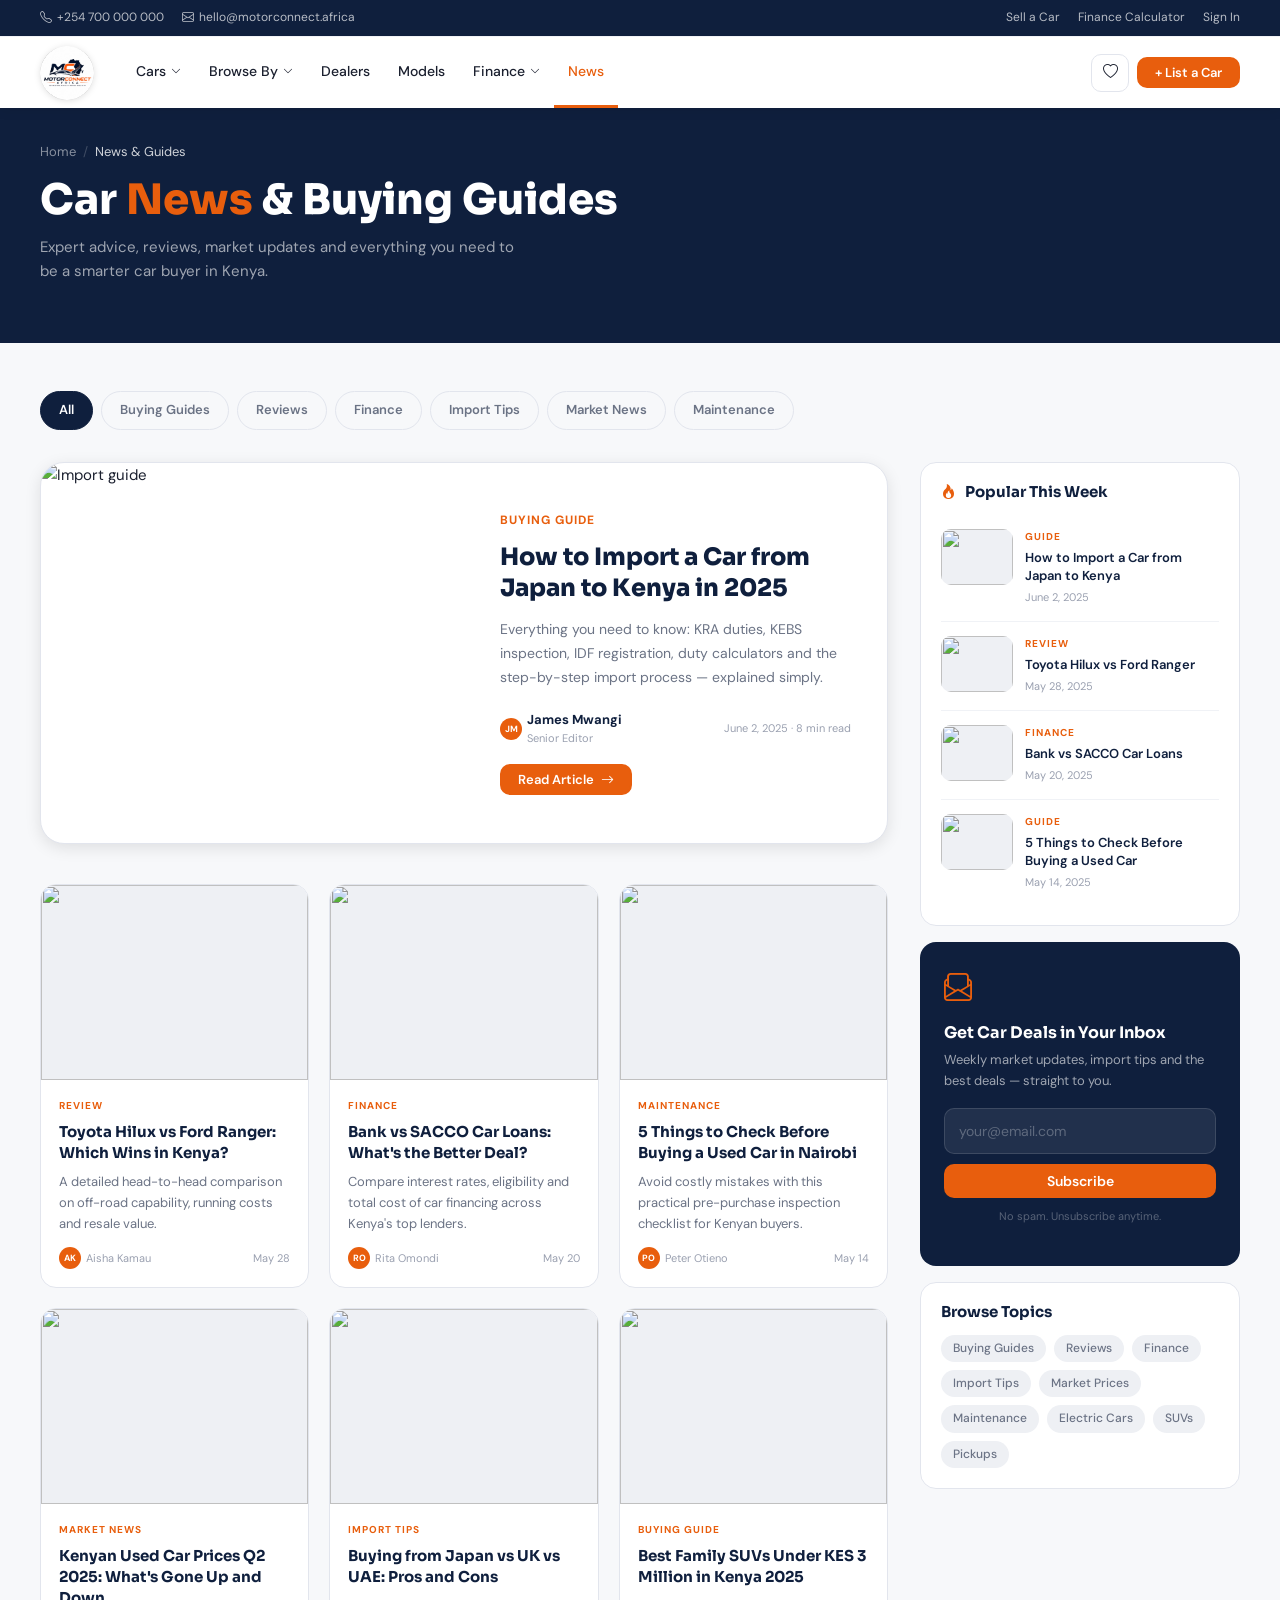
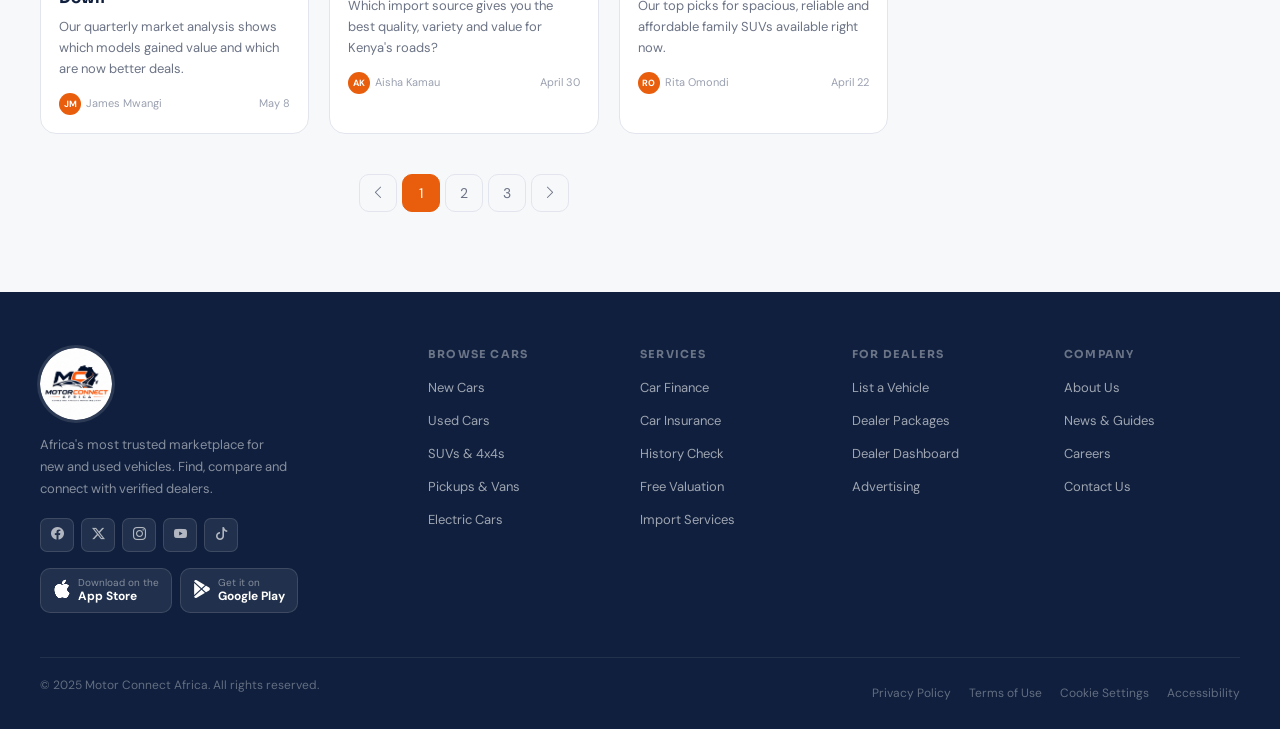
==== commit 058ca5b5: "modified:   css/style.css 	new file:   img/logo-sm.png 	new file:   img/logo.jpeg 	new file:   img/l" ====
--- a/pages/articles.html
+++ b/pages/articles.html
@@ -3,7 +3,7 @@
 <head>
   <meta charset="UTF-8" />
   <meta name="viewport" content="width=device-width, initial-scale=1.0" />
-  <title>News &amp; Guides — CarCat</title>
+  <title>Articles — Motor Connect Africa</title>
   <link rel="stylesheet" href="https://cdn.jsdelivr.net/npm/bootstrap@5.3.3/dist/css/bootstrap.min.css" />
   <link rel="stylesheet" href="https://cdn.jsdelivr.net/npm/bootstrap-icons@1.11.3/font/bootstrap-icons.min.css" />
   <link rel="stylesheet" href="../css/style.css" />
@@ -42,49 +42,91 @@
 </head>
 <body>
 
-<!-- NAVBAR -->
-<div class="navbar-wrap">
+<header class="site-header">
   <div class="top-bar">
     <div class="container">
-      <div class="top-bar-links">
+      <div class="top-bar-left">
         <a href="#"><i class="bi bi-telephone"></i> +254 700 000 000</a>
-        <a href="#">hello@carcat.co.ke</a>
-      </div>
-      <div class="top-bar-links">
+        <a href="#"><i class="bi bi-envelope"></i> hello@motorconnect.africa</a>
+      </div>
+      <div class="top-bar-right">
         <a href="sell.html">Sell a Car</a>
+        <a href="#">Finance Calculator</a>
         <a href="#">Sign In</a>
       </div>
     </div>
   </div>
-  <nav class="navbar">
+  <nav class="main-nav">
     <div class="container">
-      <div class="navbar-logo">
-        <a href="../index.html">
-          <div class="logo-icon"><i class="bi bi-car-front-fill"></i></div>
-          Car<span>Cat</span>
-        </a>
-      </div>
-      <ul class="navbar-nav">
-        <li class="nav-item"><a href="listing.html" class="nav-link">Cars</a></li>
-        <li class="nav-item"><a href="dealers.html" class="nav-link">Dealers</a></li>
-        <li class="nav-item"><a href="models.html" class="nav-link">Models</a></li>
-        <li class="nav-item"><a href="articles.html" class="nav-link active">News</a></li>
+      <div class="nav-logo">
+        <a href="../index.html"><img src="../img/logo.png" alt="Motor Connect Africa"/></a>
+      </div>
+      <ul class="nav-links">
+        <li class="nav-item-wrap">
+          <a href="listing.html" class="nav-link-item ">Cars <i class="bi bi-chevron-down chev"></i></a>
+          <div class="nav-drop">
+            <a href="listing.html"><i class="bi bi-stars"></i> New Cars</a>
+            <a href="listing.html"><i class="bi bi-car-front"></i> Used Cars</a>
+            <a href="listing.html"><i class="bi bi-lightning-charge"></i> Electric Cars</a>
+            <a href="listing.html"><i class="bi bi-truck"></i> SUVs &amp; 4x4s</a>
+            <a href="listing.html"><i class="bi bi-truck-front"></i> Pickups</a>
+          </div>
+        </li>
+        <li class="nav-item-wrap">
+          <a href="#" class="nav-link-item">Browse By <i class="bi bi-chevron-down chev"></i></a>
+          <div class="nav-mega">
+            <a href="listing.html" class="mega-item"><i class="bi bi-tag"></i> Make</a>
+            <a href="models.html" class="mega-item"><i class="bi bi-grid"></i> Model</a>
+            <a href="listing.html" class="mega-item"><i class="bi bi-cash-coin"></i> Price Range</a>
+            <a href="listing.html" class="mega-item"><i class="bi bi-geo-alt"></i> Location</a>
+            <a href="listing.html" class="mega-item"><i class="bi bi-fuel-pump"></i> Fuel Type</a>
+            <a href="listing.html" class="mega-item"><i class="bi bi-calendar3"></i> Year</a>
+          </div>
+        </li>
+        <li class="nav-item-wrap"><a href="dealers.html" class="nav-link-item ">Dealers</a></li>
+        <li class="nav-item-wrap"><a href="models.html" class="nav-link-item ">Models</a></li>
+        <li class="nav-item-wrap">
+          <a href="#" class="nav-link-item">Finance <i class="bi bi-chevron-down chev"></i></a>
+          <div class="nav-drop">
+            <a href="#"><i class="bi bi-calculator"></i> Finance Calculator</a>
+            <a href="#"><i class="bi bi-bank"></i> Car Loans</a>
+            <a href="#"><i class="bi bi-shield-check"></i> Insurance</a>
+          </div>
+        </li>
+        <li class="nav-item-wrap"><a href="articles.html" class="nav-link-item active">News</a></li>
       </ul>
-      <div class="navbar-actions">
-        <button class="nav-icon-btn"><i class="bi bi-heart"></i></button>
+      <div class="nav-actions">
+        <button class="nav-icon-btn" title="Saved"><i class="bi bi-heart"></i></button>
         <a href="sell.html" class="btn btn-primary btn-sm">+ List a Car</a>
-        <button class="navbar-toggle" id="navToggle"><i class="bi bi-list"></i></button>
+        <button class="nav-hamburger" id="hamburger"><i class="bi bi-list"></i></button>
       </div>
     </div>
   </nav>
+</header>
+<div class="mobile-drawer" id="mobileDrawer">
+  <div class="mob-nav-link mob-toggle">Cars <i class="bi bi-chevron-right mob-chev"></i></div>
+  <div class="mob-sub">
+    <a href="listing.html"><i class="bi bi-stars"></i> New Cars</a>
+    <a href="listing.html"><i class="bi bi-car-front"></i> Used Cars</a>
+    <a href="listing.html"><i class="bi bi-lightning-charge"></i> Electric</a>
+    <a href="listing.html"><i class="bi bi-truck"></i> SUVs &amp; 4x4s</a>
+  </div>
+  <a href="listing.html" class="mob-nav-link">Browse Cars <i class="bi bi-chevron-right"></i></a>
+  <a href="dealers.html" class="mob-nav-link">Dealers <i class="bi bi-chevron-right"></i></a>
+  <a href="models.html" class="mob-nav-link">Models <i class="bi bi-chevron-right"></i></a>
+  <div class="mob-nav-link mob-toggle">Finance <i class="bi bi-chevron-right mob-chev"></i></div>
+  <div class="mob-sub">
+    <a href="#"><i class="bi bi-calculator"></i> Finance Calculator</a>
+    <a href="#"><i class="bi bi-bank"></i> Car Loans</a>
+    <a href="#"><i class="bi bi-shield-check"></i> Insurance</a>
+  </div>
+  <a href="articles.html" class="mob-nav-link">News &amp; Guides <i class="bi bi-chevron-right"></i></a>
+  <div class="mob-actions">
+    <a href="sell.html" class="btn btn-primary">+ List a Car</a>
+    <a href="#" class="btn btn-ghost">Sign In</a>
+  </div>
 </div>
-<div class="mobile-nav" id="mobileNav">
-  <a href="../index.html" class="mobile-nav-link">Home <i class="bi bi-chevron-right"></i></a>
-  <a href="listing.html" class="mobile-nav-link">Browse Cars <i class="bi bi-chevron-right"></i></a>
-  <a href="articles.html" class="mobile-nav-link">News &amp; Guides <i class="bi bi-chevron-right"></i></a>
-</div>
-
-<!-- PAGE HERO -->
+
 <div style="background:var(--secondary);padding:calc(var(--nav-h) + 34px + 36px) 0 44px;">
   <div class="container">
     <div class="listing-breadcrumb" style="margin-bottom:12px;">
@@ -255,23 +297,32 @@
   </div>
 </div>
 
-<!-- FOOTER -->
 <footer class="site-footer">
   <div class="container">
     <div class="footer-grid">
       <div class="footer-brand">
-        <a href="../index.html" style="font-family:var(--font-display);font-size:20px;font-weight:800;color:white;display:flex;align-items:center;gap:8px;"><div class="logo-icon"><i class="bi bi-car-front-fill"></i></div>Car<span style="color:var(--primary)">Cat</span></a>
-        <p>Kenya's most trusted marketplace for new and used vehicles.</p>
-        <div class="footer-socials"><a class="social-btn" href="#"><i class="bi bi-facebook"></i></a><a class="social-btn" href="#"><i class="bi bi-twitter-x"></i></a><a class="social-btn" href="#"><i class="bi bi-instagram"></i></a><a class="social-btn" href="#"><i class="bi bi-youtube"></i></a></div>
-      </div>
-      <div class="footer-col"><h5>Browse Cars</h5><ul><li><a href="listing.html">New Cars</a></li><li><a href="listing.html">Used Cars</a></li><li><a href="listing.html">SUVs</a></li><li><a href="listing.html">Pickups</a></li></ul></div>
-      <div class="footer-col"><h5>Services</h5><ul><li><a href="#">Finance</a></li><li><a href="#">Insurance</a></li><li><a href="#">Valuation</a></li><li><a href="#">History Check</a></li></ul></div>
-      <div class="footer-col"><h5>For Dealers</h5><ul><li><a href="sell.html">List a Car</a></li><li><a href="#">Packages</a></li><li><a href="#">Dashboard</a></li></ul></div>
-      <div class="footer-col"><h5>Company</h5><ul><li><a href="#">About Us</a></li><li><a href="articles.html">News</a></li><li><a href="#">Contact</a></li></ul></div>
+        <div class="footer-logo"><img src="../img/logo.png" alt="Motor Connect Africa"/></div>
+        <p>Africa's most trusted marketplace for new and used vehicles. Find, compare and connect with verified dealers.</p>
+        <div class="footer-socials">
+          <a class="social-btn" href="#"><i class="bi bi-facebook"></i></a>
+          <a class="social-btn" href="#"><i class="bi bi-twitter-x"></i></a>
+          <a class="social-btn" href="#"><i class="bi bi-instagram"></i></a>
+          <a class="social-btn" href="#"><i class="bi bi-youtube"></i></a>
+          <a class="social-btn" href="#"><i class="bi bi-tiktok"></i></a>
+        </div>
+        <div class="footer-app">
+          <div class="app-badge"><i class="bi bi-apple"></i><div class="app-badge-text">Download on the<strong>App Store</strong></div></div>
+          <div class="app-badge"><i class="bi bi-google-play"></i><div class="app-badge-text">Get it on<strong>Google Play</strong></div></div>
+        </div>
+      </div>
+      <div class="footer-col"><h5>Browse Cars</h5><ul><li><a href="listing.html">New Cars</a></li><li><a href="listing.html">Used Cars</a></li><li><a href="listing.html">SUVs &amp; 4x4s</a></li><li><a href="listing.html">Pickups &amp; Vans</a></li><li><a href="listing.html">Electric Cars</a></li></ul></div>
+      <div class="footer-col"><h5>Services</h5><ul><li><a href="#">Car Finance</a></li><li><a href="#">Car Insurance</a></li><li><a href="#">History Check</a></li><li><a href="#">Free Valuation</a></li><li><a href="#">Import Services</a></li></ul></div>
+      <div class="footer-col"><h5>For Dealers</h5><ul><li><a href="sell.html">List a Vehicle</a></li><li><a href="#">Dealer Packages</a></li><li><a href="#">Dealer Dashboard</a></li><li><a href="#">Advertising</a></li></ul></div>
+      <div class="footer-col"><h5>Company</h5><ul><li><a href="#">About Us</a></li><li><a href="articles.html">News &amp; Guides</a></li><li><a href="#">Careers</a></li><li><a href="#">Contact Us</a></li></ul></div>
     </div>
     <div class="footer-bottom">
-      <p>© 2025 CarCat Kenya. All rights reserved.</p>
-      <div class="footer-bottom-links"><a href="#">Privacy Policy</a><a href="#">Terms of Use</a><a href="#">Cookie Settings</a></div>
+      <p>© 2025 Motor Connect Africa. All rights reserved.</p>
+      <div class="footer-bottom-links"><a href="#">Privacy Policy</a><a href="#">Terms of Use</a><a href="#">Cookie Settings</a><a href="#">Accessibility</a></div>
     </div>
   </div>
 </footer>
